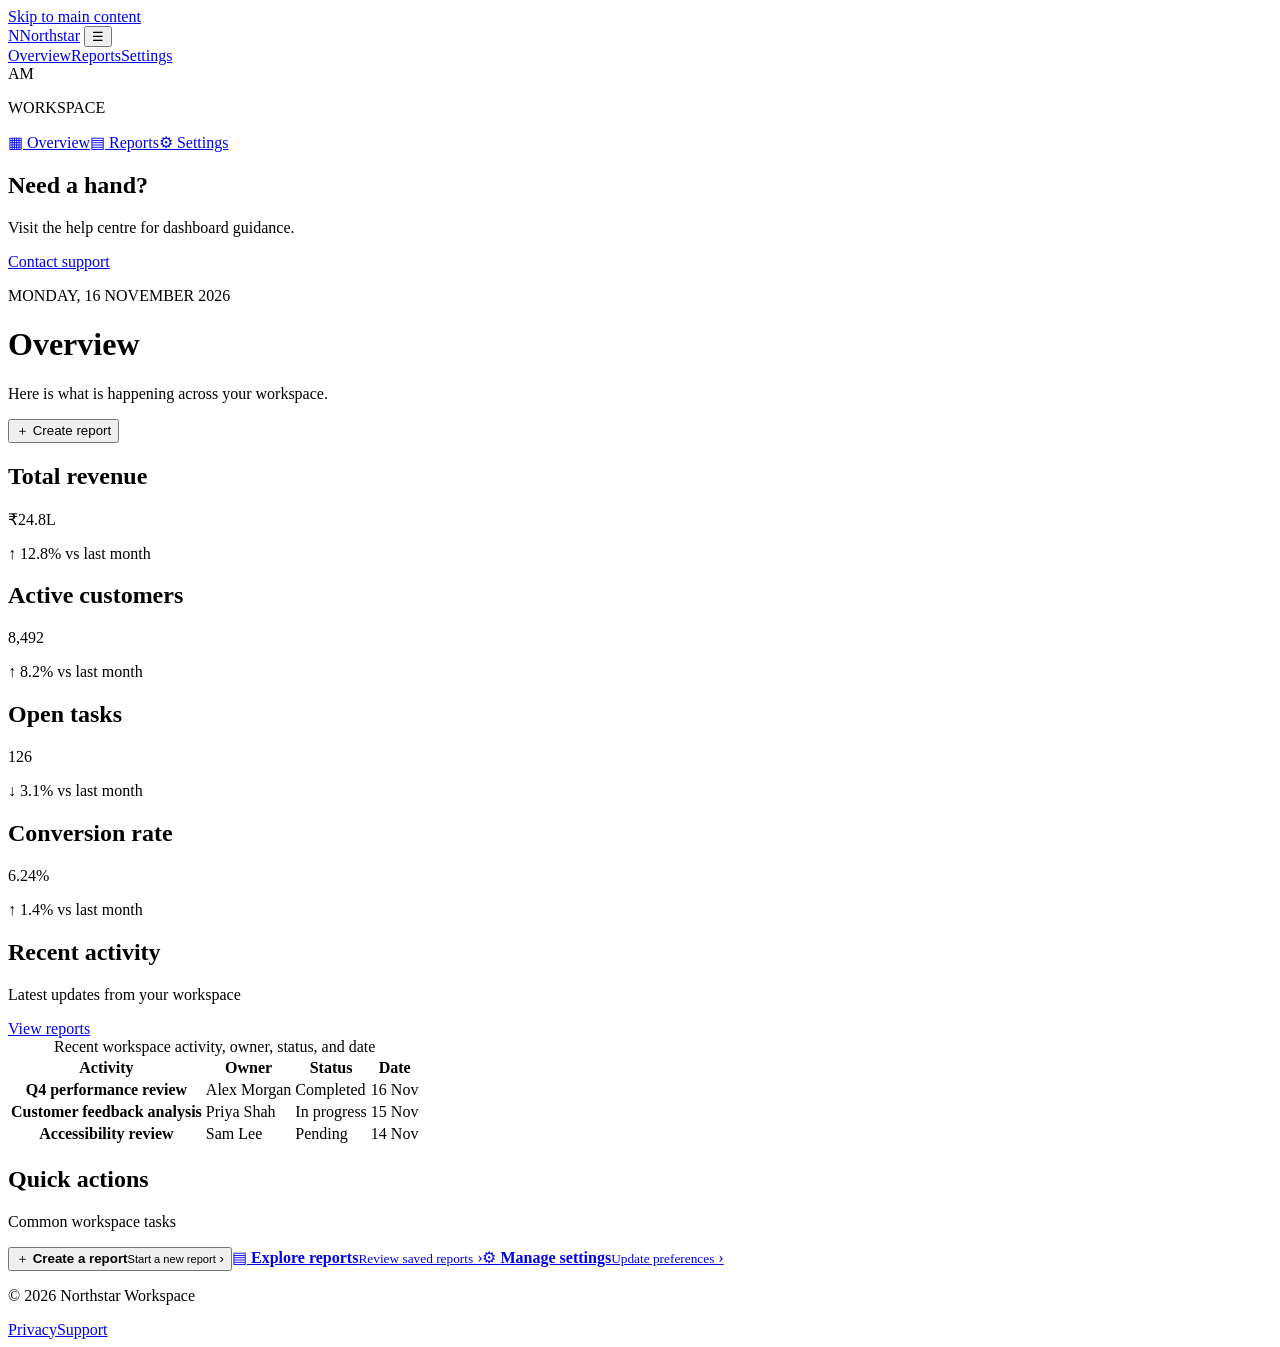
==== index.html @ e00d3c6d "Add files via upload" ====
<!doctype html>
<html lang="en">
<head>
<meta charset="utf-8"><meta name="viewport" content="width=device-width, initial-scale=1">
<meta name="description" content="Accessible enterprise dashboard overview"><title>Overview | Northstar Dashboard</title>
<link rel="stylesheet" href="css/styles.css"><script src="js/app.js" defer></script>
</head>
<body>
<a class="skip-link" href="#main">Skip to main content</a>
<div class="app-shell">
<header class="site-header"><a class="brand" href="index.html" aria-label="Northstar Dashboard home"><span class="brand-mark" aria-hidden="true">N</span>Northstar</a>
<button class="menu-toggle" type="button" aria-label="Toggle navigation menu" aria-expanded="false" aria-controls="primary-nav">☰</button>
<nav class="top-nav" id="primary-nav" aria-label="Primary navigation"><a href="index.html" aria-current="page">Overview</a><a href="pages/reports.html">Reports</a><a href="pages/settings.html">Settings</a></nav>
<div class="header-actions"><span class="user-avatar" aria-label="Signed in as Alex Morgan">AM</span></div></header>
<div class="workspace">
<aside class="sidebar" aria-label="Workspace sidebar"><p class="eyebrow">WORKSPACE</p><nav aria-label="Workspace navigation"><a class="side-link active" href="index.html" aria-current="page">▦ Overview</a><a class="side-link" href="pages/reports.html">▤ Reports</a><a class="side-link" href="pages/settings.html">⚙ Settings</a></nav><section class="help-card" aria-labelledby="help-title"><h2 id="help-title">Need a hand?</h2><p>Visit the help centre for dashboard guidance.</p><a href="mailto:support@example.com">Contact support</a></section></aside>
<main id="main" class="main-content">
<div class="page-heading"><div><p class="eyebrow">MONDAY, 16 NOVEMBER 2026</p><h1>Overview</h1><p class="muted">Here is what is happening across your workspace.</p></div><button class="button primary" type="button" data-open-dialog="report-dialog">＋ Create report</button></div>
<section class="metrics" aria-label="Performance summary">
<article class="metric"><h2>Total revenue</h2><p class="metric-value">₹24.8L</p><p class="positive">↑ 12.8% <span>vs last month</span></p></article>
<article class="metric"><h2>Active customers</h2><p class="metric-value">8,492</p><p class="positive">↑ 8.2% <span>vs last month</span></p></article>
<article class="metric"><h2>Open tasks</h2><p class="metric-value">126</p><p class="negative">↓ 3.1% <span>vs last month</span></p></article>
<article class="metric"><h2>Conversion rate</h2><p class="metric-value">6.24%</p><p class="positive">↑ 1.4% <span>vs last month</span></p></article>
</section>
<div class="content-grid">
<section class="panel" aria-labelledby="activity-title"><div class="panel-heading"><div><h2 id="activity-title">Recent activity</h2><p class="muted">Latest updates from your workspace</p></div><a href="pages/reports.html">View reports</a></div>
<div class="table-wrap"><table><caption class="visually-hidden">Recent workspace activity, owner, status, and date</caption><thead><tr><th scope="col">Activity</th><th scope="col">Owner</th><th scope="col">Status</th><th scope="col">Date</th></tr></thead><tbody>
<tr><th scope="row">Q4 performance review</th><td>Alex Morgan</td><td><span class="status done">Completed</span></td><td>16 Nov</td></tr>
<tr><th scope="row">Customer feedback analysis</th><td>Priya Shah</td><td><span class="status progress">In progress</span></td><td>15 Nov</td></tr>
<tr><th scope="row">Accessibility review</th><td>Sam Lee</td><td><span class="status pending">Pending</span></td><td>14 Nov</td></tr>
</tbody></table></div></section>
<aside class="panel" aria-labelledby="quick-title"><h2 id="quick-title">Quick actions</h2><p class="muted">Common workspace tasks</p><button class="action" type="button" data-open-dialog="report-dialog">＋ <span><strong>Create a report</strong><small>Start a new report</small></span> ›</button><a class="action" href="pages/reports.html">▤ <span><strong>Explore reports</strong><small>Review saved reports</small></span> ›</a><a class="action" href="pages/settings.html">⚙ <span><strong>Manage settings</strong><small>Update preferences</small></span> ›</a></aside>
</div></main></div>
<footer class="site-footer"><p>© 2026 Northstar Workspace</p><nav aria-label="Footer navigation"><a href="pages/settings.html">Privacy</a><a href="mailto:support@example.com">Support</a></nav></footer></div>
<dialog class="modal" id="report-dialog" aria-labelledby="dialog-title"><form method="dialog" id="report-form" class="modal-content"><div class="modal-heading"><h2 id="dialog-title">Create a report</h2><button type="submit" class="close" aria-label="Close dialog">×</button></div><p class="muted">Enter details to create a draft report.</p><fieldset><legend>Report details</legend><div class="field"><label for="report-name">Report name <span aria-hidden="true">*</span></label><input id="report-name" name="report-name" required minlength="3" maxlength="80" aria-describedby="name-help"><small id="name-help">Use at least 3 characters.</small></div><div class="field"><label for="period">Reporting period <span aria-hidden="true">*</span></label><select id="period" name="period" required><option value="">Choose a period</option><option>This week</option><option>This month</option><option>This quarter</option></select></div></fieldset><div class="field"><label for="report-email">Send a copy to (optional)</label><input id="report-email" name="report-email" type="email" autocomplete="email" placeholder="name@example.com"></div><p id="dialog-feedback" role="status" aria-live="polite"></p><div class="modal-actions"><button type="submit" class="button secondary">Cancel</button><button type="button" id="save-report" class="button primary">Save draft</button></div></form></dialog>
</body></html>
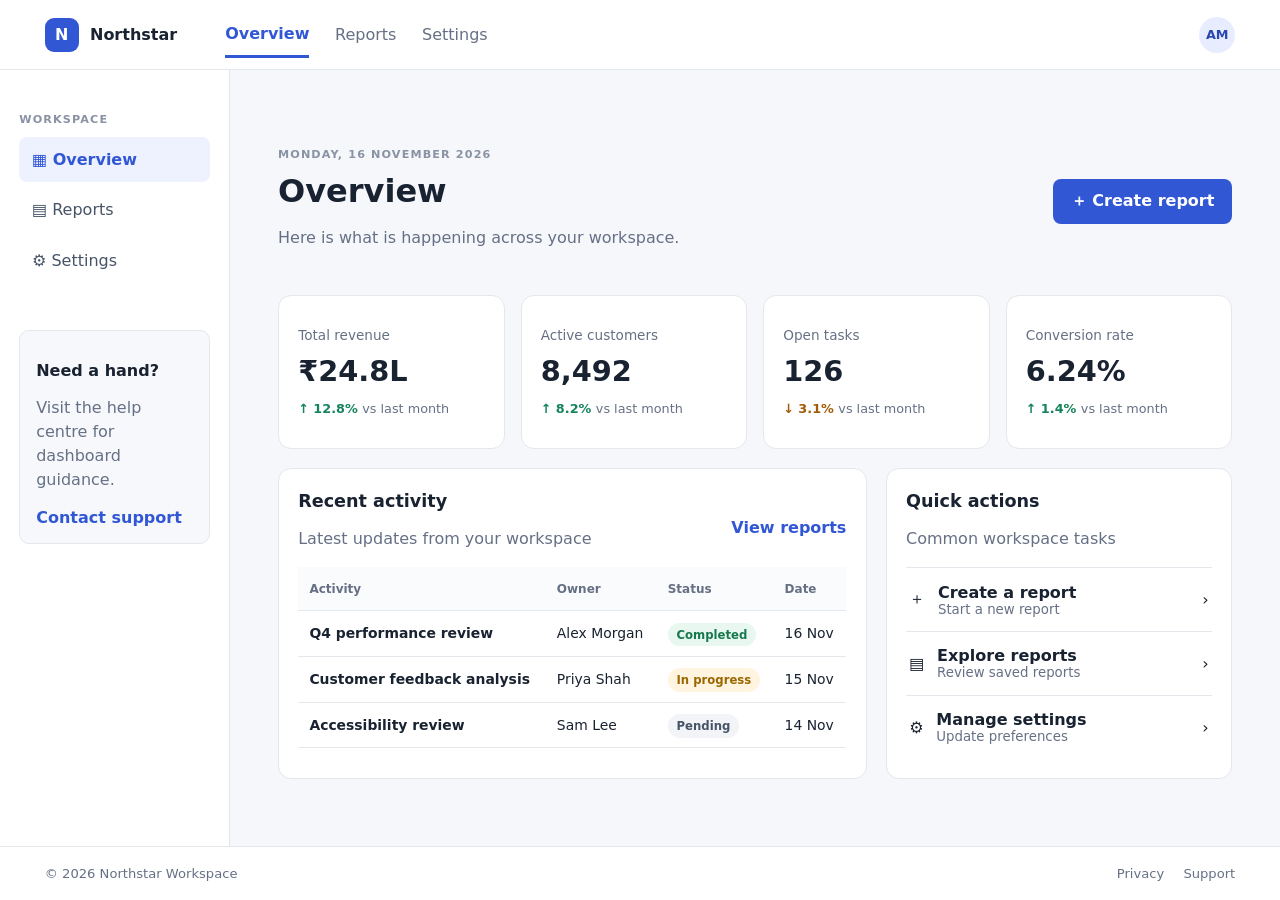
==== commit 383d21f3: "Update stylesheet and script paths in index.html" ====
--- a/index.html
+++ b/index.html
@@ -3,8 +3,8 @@
 <head>
 <meta charset="utf-8"><meta name="viewport" content="width=device-width, initial-scale=1">
 <meta name="description" content="Accessible enterprise dashboard overview"><title>Overview | Northstar Dashboard</title>
-<link rel="stylesheet" href="css/styles.css"><script src="js/app.js" defer></script>
-</head>
+<link rel="stylesheet" href="./styles.css">
+<script src="./app.js" defer></script></head>
 <body>
 <a class="skip-link" href="#main">Skip to main content</a>
 <div class="app-shell">
--- a/styles.css
+++ b/styles.css
@@ -0,0 +1 @@
+:root{font-family:system-ui,-apple-system,"Segoe UI",sans-serif;color:#182230;background:#f5f7fb;--ink:#182230;--muted:#667085;--line:#e4e7ec;--blue:#3157d5;--soft:#eef2ff}*{box-sizing:border-box}body{margin:0;min-width:320px}.app-shell{min-height:100vh;display:flex;flex-direction:column}.skip-link{position:absolute;top:-5rem;left:1rem;padding:.8rem;background:white;color:#111;z-index:10}.skip-link:focus{top:1rem}.site-header{height:70px;background:white;border-bottom:1px solid var(--line);display:flex;align-items:center;gap:3rem;padding:0 3.5%}.brand{display:flex;align-items:center;gap:.7rem;color:var(--ink);font-weight:750;text-decoration:none}.brand-mark{display:grid;place-items:center;background:var(--blue);color:white;width:34px;height:34px;border-radius:9px}.top-nav{height:100%;display:flex;align-items:center;gap:1.6rem}.top-nav a{color:var(--muted);text-decoration:none;padding:.8rem 0}.top-nav a[aria-current=page]{color:var(--blue);font-weight:700;border-bottom:3px solid var(--blue)}.header-actions{margin-left:auto}.user-avatar{margin-left:auto;display:grid;place-items:center;border-radius:50%;width:36px;height:36px;background:#e8ecff;color:#2947ae;font-size:.8rem;font-weight:700}.menu-toggle{display:none}.workspace{display:grid;grid-template-columns:230px 1fr;flex:1}.sidebar{background:white;border-right:1px solid var(--line);padding:2rem 1.2rem}.eyebrow{font-size:.7rem;letter-spacing:.1em;font-weight:750;color:#8993a4}.sidebar nav{display:grid;gap:.35rem}.side-link{padding:.8rem;border-radius:8px;text-decoration:none;color:#475467}.side-link.active,.side-link:hover{background:var(--soft);color:var(--blue);font-weight:700}.help-card{margin-top:3rem;padding:1rem;background:#f7f8fc;border:1px solid var(--line);border-radius:10px}.help-card h2{font-size:1rem}.help-card p,.muted{color:var(--muted);line-height:1.5}.help-card a,.panel-heading>a{color:var(--blue);font-weight:650;text-decoration:none}.main-content{width:100%;max-width:1400px;margin:auto;padding:2.4rem 3rem}.page-heading{display:flex;align-items:center;justify-content:space-between;gap:1rem;margin-bottom:1.8rem}.page-heading h1{font-size:2rem;margin:.2rem 0}.button{display:inline-flex;align-items:center;justify-content:center;min-height:44px;padding:.75rem 1.1rem;border:0;border-radius:8px;font:inherit;font-weight:700;text-decoration:none;cursor:pointer}.primary{background:var(--blue);color:white}.secondary{background:white;border:1px solid var(--line);color:var(--ink)}button:focus-visible,a:focus-visible,input:focus-visible,select:focus-visible{outline:3px solid #90a8ff;outline-offset:3px}.metrics{display:grid;grid-template-columns:repeat(4,1fr);gap:1rem;margin-bottom:1.2rem}.metric,.panel{background:white;border:1px solid var(--line);border-radius:13px;padding:1.2rem}.metric h2{font-size:.85rem;color:var(--muted);font-weight:500}.metric-value{font-size:1.8rem;font-weight:750;margin:.4rem 0}.positive,.negative{font-size:.8rem;font-weight:700;color:#16845b}.negative{color:#a15c07}.positive span,.negative span{font-weight:400;color:var(--muted)}.content-grid{display:grid;grid-template-columns:1.7fr 1fr;gap:1.2rem}.panel h2{font-size:1.1rem;margin:.2rem 0}.panel-heading{display:flex;align-items:center;justify-content:space-between}.table-wrap{overflow-x:auto}table{width:100%;border-collapse:collapse;text-align:left;font-size:.87rem}th,td{padding:.9rem .7rem;border-bottom:1px solid var(--line);white-space:nowrap}thead th{font-size:.75rem;color:var(--muted);background:#fafbfc}tbody th{font-weight:650}.visually-hidden{position:absolute;width:1px;height:1px;padding:0;margin:-1px;overflow:hidden;clip:rect(0,0,0,0);white-space:nowrap;border:0}.status{padding:.3rem .55rem;border-radius:99px;font-size:.73rem;font-weight:700}.done{background:#e8f7ef;color:#16794d}.progress{background:#fff4df;color:#9a6700}.pending{background:#f2f4f7;color:#475467}.action{display:flex;align-items:center;gap:.8rem;width:100%;padding:.9rem .2rem;border:0;border-top:1px solid var(--line);background:white;color:var(--ink);text-align:left;text-decoration:none;font:inherit;cursor:pointer}.action span{display:grid;flex:1}.action small{color:var(--muted)}.site-footer{display:flex;justify-content:space-between;padding:1.2rem 3.5%;background:white;border-top:1px solid var(--line);color:var(--muted);font-size:.82rem}.site-footer p{margin:0}.site-footer nav{display:flex;gap:1.2rem}.site-footer a{color:var(--muted);text-decoration:none}.modal{border:0;border-radius:14px;padding:0;width:min(92vw,520px);box-shadow:0 24px 70px #10182840}.modal::backdrop{background:#10182888}.modal-content{padding:1.5rem}.modal-heading,.modal-actions{display:flex;align-items:center;justify-content:space-between;gap:.7rem}.close{border:1px solid var(--line);border-radius:8px;background:white;min-width:40px;min-height:40px;font-size:1.4rem}.modal fieldset,.settings-panel fieldset{border:1px solid var(--line);border-radius:9px;padding:1rem;margin:1rem 0}.modal legend,.settings-panel legend{font-weight:700;padding:0 .3rem}.field{display:grid;gap:.4rem;margin:.8rem 0}.field label{font-weight:650;font-size:.88rem}.field input,.field select{min-height:44px;border:1px solid #cfd4dc;border-radius:7px;padding:.6rem;font:inherit}.field small{color:var(--muted)}.modal-actions{justify-content:flex-end}.settings-panel{max-width:850px}.form-grid{display:grid;grid-template-columns:1fr 1fr;gap:1rem}.check-field{display:flex;align-items:center;gap:.6rem;margin:.8rem 0}.check-field input{width:18px;height:18px;accent-color:var(--blue)}#settings-feedback,#dialog-feedback{min-height:1.2rem;color:#16794d;font-size:.88rem}@media(max-width:950px){.metrics{grid-template-columns:repeat(2,1fr)}.content-grid{grid-template-columns:1fr}.main-content{padding:2rem 1.4rem}}@media(max-width:650px){.site-header{height:64px;padding:0 1rem;gap:1rem}.menu-toggle{display:block;margin-left:auto;min-width:42px;min-height:42px}.top-nav{display:none;position:absolute;z-index:5;top:64px;left:0;right:0;height:auto;background:white;padding:1rem;flex-direction:column;align-items:stretch}.top-nav.is-open{display:flex}.top-nav a[aria-current=page]{border:0}.workspace{display:block}.sidebar{display:none}.main-content{padding:1.4rem 1rem}.page-heading{align-items:flex-start;flex-direction:column}.metrics{gap:.65rem}.metric{padding:.9rem}.metric-value{font-size:1.5rem}.form-grid{grid-template-columns:1fr}.site-footer{flex-direction:column;gap:.8rem;padding:1rem}}@media(prefers-reduced-motion:reduce){*{scroll-behavior:auto!important;transition:none!important;animation:none!important}}
